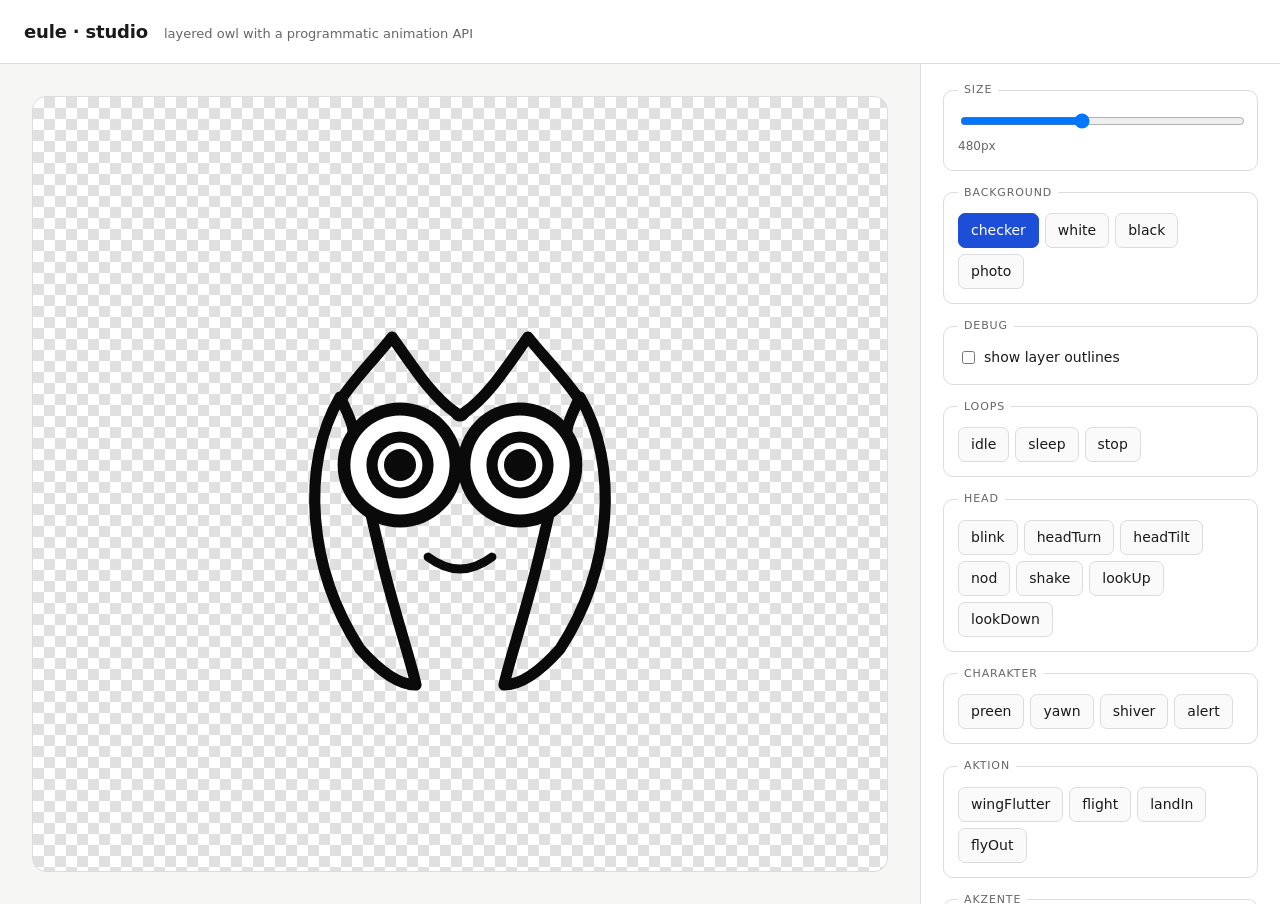
==== index.html @ ec54f233 "Initial eule rig with layered owl widget and animation studio Layer-based DOM rig (body, two wings, " ====
<!doctype html>
<html lang="de">
<head>
  <meta charset="utf-8">
  <meta name="viewport" content="width=device-width, initial-scale=1">
  <title>eule · studio</title>
  <link rel="stylesheet" href="src/style.css">
  <link rel="stylesheet" href="studio.css">
</head>
<body data-bg="checker">
  <header class="topbar">
    <h1>eule · studio</h1>
    <div class="muted">layered owl with a programmatic animation API</div>
  </header>

  <main class="layout">
    <section class="stage-wrap">
      <div id="stage-bg" class="stage-bg">
        <div id="owl-mount"></div>
      </div>
    </section>

    <aside class="controls">
      <fieldset>
        <legend>size</legend>
        <input id="size" type="range" min="100" max="1000" value="480" step="10">
        <output id="size-out">480px</output>
      </fieldset>

      <fieldset>
        <legend>background</legend>
        <div class="row">
          <button data-bg="checker" class="active">checker</button>
          <button data-bg="white">white</button>
          <button data-bg="black">black</button>
          <button data-bg="photo">photo</button>
        </div>
      </fieldset>

      <fieldset>
        <legend>debug</legend>
        <label><input type="checkbox" id="debug"> show layer outlines</label>
      </fieldset>

      <fieldset>
        <legend>loops</legend>
        <div class="row">
          <button data-loop="idle">idle</button>
          <button data-loop="sleep">sleep</button>
          <button data-loop="stop">stop</button>
        </div>
      </fieldset>

      <fieldset>
        <legend>head</legend>
        <div class="row" id="anim-head"></div>
      </fieldset>

      <fieldset>
        <legend>charakter</legend>
        <div class="row" id="anim-char"></div>
      </fieldset>

      <fieldset>
        <legend>aktion</legend>
        <div class="row" id="anim-action"></div>
      </fieldset>

      <fieldset>
        <legend>akzente</legend>
        <div class="row" id="anim-accent"></div>
      </fieldset>

      <fieldset>
        <legend>ketten</legend>
        <div class="row">
          <button data-chain="alert,headTilt,blink,blink">alert → tilt → blink²</button>
          <button data-chain="hop,wingFlutter,nod">hop → flutter → nod</button>
          <button data-chain="landIn,headTurn,flyOut">landIn → look → flyOut</button>
        </div>
      </fieldset>
    </aside>
  </main>

  <script type="module" src="studio.js"></script>
</body>
</html>
---- src/style.css ----
.eule-stage {
  --eule-size: 480px;
  position: relative;
  width: var(--eule-size);
  height: var(--eule-size);
  display: inline-block;
  user-select: none;
  -webkit-user-select: none;
  perspective: 1000px;
}

.eule-stage * {
  pointer-events: none;
}

.eule-layer {
  position: absolute;
  inset: 0;
  width: 100%;
  height: 100%;
  display: block;
  will-change: transform, opacity;
}

.eule-head {
  position: absolute;
  inset: 0;
  width: 100%;
  height: 100%;
  transform-origin: 50% 65%;
  will-change: transform;
}

.eule-body       { transform-origin: 50% 92%; }
.eule-wing-left  { transform-origin: 25% 22%; }
.eule-wing-right { transform-origin: 75% 22%; }
.eule-eye-left   { transform-origin: 37.5% 46.7%; }
.eule-eye-right  { transform-origin: 62.5% 46.7%; }
.eule-lid-left   { transform-origin: 37.5% 46.7%; opacity: 0; }
.eule-lid-right  { transform-origin: 62.5% 46.7%; opacity: 0; }
.eule-beak       { transform-origin: 50% 66%; }

.eule-stage[data-debug="true"] .eule-layer {
  outline: 1px dashed rgba(255, 64, 129, 0.55);
}
.eule-stage[data-debug="true"] .eule-head {
  outline: 1px dashed rgba(64, 196, 255, 0.55);
}
---- studio.css ----
:root {
  --fg: #1a1a1a;
  --muted: #666;
  --line: #dcdcdc;
  --bg: #f6f6f4;
  --accent: #1d4ed8;
}

* { box-sizing: border-box; }

html, body {
  margin: 0;
  padding: 0;
  font: 14px/1.5 -apple-system, BlinkMacSystemFont, "Segoe UI", system-ui, sans-serif;
  color: var(--fg);
  background: var(--bg);
  min-height: 100vh;
}

.topbar {
  padding: 18px 24px;
  border-bottom: 1px solid var(--line);
  background: #fff;
  display: flex;
  align-items: baseline;
  gap: 16px;
}
.topbar h1 {
  margin: 0;
  font-size: 18px;
  font-weight: 600;
  letter-spacing: -0.01em;
}
.muted { color: var(--muted); font-size: 13px; }

.layout {
  display: grid;
  grid-template-columns: 1fr 360px;
  gap: 0;
  min-height: calc(100vh - 60px);
}

.stage-wrap {
  display: flex;
  align-items: center;
  justify-content: center;
  padding: 32px;
}

.stage-bg {
  width: 100%;
  height: 100%;
  min-height: 600px;
  display: flex;
  align-items: center;
  justify-content: center;
  border-radius: 14px;
  border: 1px solid var(--line);
  position: relative;
  overflow: hidden;
}

body[data-bg="checker"] .stage-bg {
  background-color: #ffffff;
  background-image:
    linear-gradient(45deg, #e0e0e0 25%, transparent 25%),
    linear-gradient(-45deg, #e0e0e0 25%, transparent 25%),
    linear-gradient(45deg, transparent 75%, #e0e0e0 75%),
    linear-gradient(-45deg, transparent 75%, #e0e0e0 75%);
  background-size: 22px 22px;
  background-position: 0 0, 0 11px, 11px -11px, -11px 0;
}
body[data-bg="white"] .stage-bg { background: #ffffff; }
body[data-bg="black"] .stage-bg { background: #0a0a0a; }
body[data-bg="photo"] .stage-bg {
  background:
    radial-gradient(circle at 30% 30%, #5a8c6b 0%, #2c4a3a 60%, #15241c 100%);
}

.controls {
  border-left: 1px solid var(--line);
  padding: 18px 22px;
  background: #fff;
  overflow-y: auto;
  max-height: calc(100vh - 60px);
}

fieldset {
  border: 1px solid var(--line);
  border-radius: 10px;
  padding: 12px 14px 14px;
  margin: 0 0 14px;
}
legend {
  padding: 0 6px;
  font-size: 11px;
  text-transform: uppercase;
  letter-spacing: 0.08em;
  color: var(--muted);
}

.row {
  display: flex;
  flex-wrap: wrap;
  gap: 6px;
}

button {
  font: inherit;
  padding: 6px 12px;
  border-radius: 7px;
  border: 1px solid var(--line);
  background: #fafafa;
  cursor: pointer;
  color: var(--fg);
  transition: background 120ms, border-color 120ms;
}
button:hover { background: #f0f0ed; border-color: #c5c5c5; }
button:active { background: #e8e8e4; }
button.active { background: var(--accent); color: #fff; border-color: var(--accent); }

input[type="range"] { width: 100%; }
output { font-size: 12px; color: var(--muted); }
label { display: inline-flex; gap: 6px; align-items: center; }

@media (max-width: 800px) {
  .layout { grid-template-columns: 1fr; }
  .controls { border-left: none; border-top: 1px solid var(--line); max-height: none; }
  .stage-wrap { padding: 16px; }
}
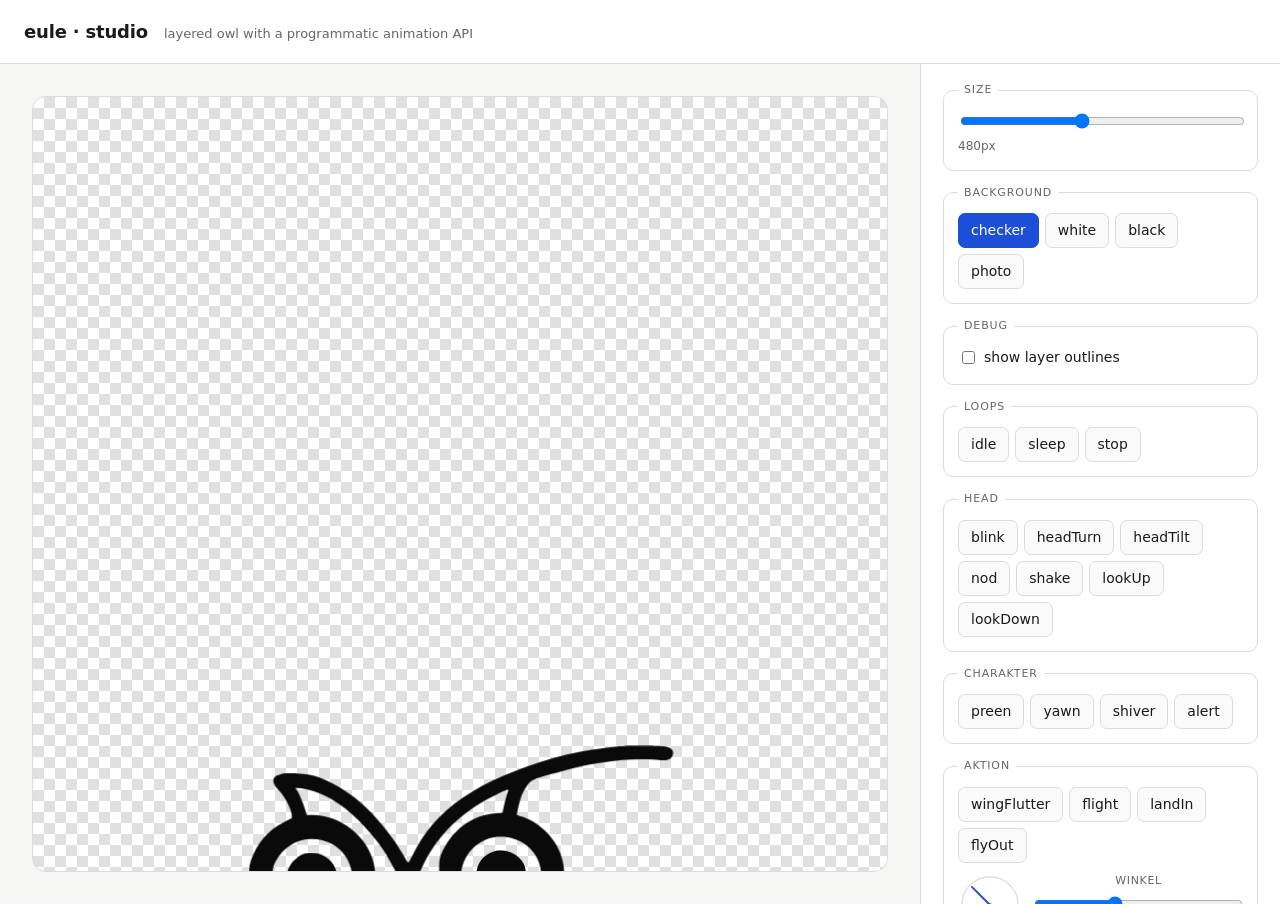
==== commit 21416925: "Top-anchored lid blink, trace with color cycle, angle dial for flyIn/flyOut Lids now pivot at the to" ====
--- a/index.html
+++ b/index.html
@@ -64,6 +64,21 @@
       <fieldset>
         <legend>aktion</legend>
         <div class="row" id="anim-action"></div>
+        <div class="dial-row">
+          <div class="dial">
+            <svg viewBox="-50 -50 100 100" id="dial-svg">
+              <circle r="44" fill="none" stroke="#dcdcdc" stroke-width="2"/>
+              <circle r="3" fill="#888"/>
+              <line id="dial-needle" x1="0" y1="0" x2="40" y2="0"
+                    stroke="#1d4ed8" stroke-width="3" stroke-linecap="round"/>
+            </svg>
+          </div>
+          <label>
+            winkel
+            <input type="range" id="fly-angle" min="0" max="359" value="135">
+            <output id="fly-angle-out">135°</output>
+          </label>
+        </div>
       </fieldset>
 
       <fieldset>
--- a/src/style.css
+++ b/src/style.css
@@ -6,43 +6,30 @@
   display: inline-block;
   user-select: none;
   -webkit-user-select: none;
-  perspective: 1000px;
 }
 
-.eule-stage * {
-  pointer-events: none;
-}
+.eule-stage * { pointer-events: none; }
 
-.eule-layer {
-  position: absolute;
-  inset: 0;
+.eule-svg {
   width: 100%;
   height: 100%;
   display: block;
+  overflow: visible;
+}
+
+.eule-svg [id^="eule-"] {
+  transform-box: view-box;
+  transform-origin: 50% 50%;
   will-change: transform, opacity;
 }
 
-.eule-head {
-  position: absolute;
-  inset: 0;
-  width: 100%;
-  height: 100%;
-  transform-origin: 50% 65%;
-  will-change: transform;
-}
+.eule-svg #eule-root        { transform-origin: 391px 450px; }
+.eule-svg #eule-silhouette  { transform-origin: 391px 450px; }
+.eule-svg #eule-pupil-left  { transform-origin: 209px 348px; }
+.eule-svg #eule-pupil-right { transform-origin: 440px 345px; }
+.eule-svg #eule-lid-left    { transform-origin: 209px 273px; }
+.eule-svg #eule-lid-right   { transform-origin: 440px 270px; }
 
-.eule-body       { transform-origin: 50% 92%; }
-.eule-wing-left  { transform-origin: 25% 22%; }
-.eule-wing-right { transform-origin: 75% 22%; }
-.eule-eye-left   { transform-origin: 37.5% 46.7%; }
-.eule-eye-right  { transform-origin: 62.5% 46.7%; }
-.eule-lid-left   { transform-origin: 37.5% 46.7%; opacity: 0; }
-.eule-lid-right  { transform-origin: 62.5% 46.7%; opacity: 0; }
-.eule-beak       { transform-origin: 50% 66%; }
-
-.eule-stage[data-debug="true"] .eule-layer {
+.eule-stage[data-debug="true"] .eule-svg [id^="eule-"] {
   outline: 1px dashed rgba(255, 64, 129, 0.55);
 }
-.eule-stage[data-debug="true"] .eule-head {
-  outline: 1px dashed rgba(64, 196, 255, 0.55);
-}
--- a/studio.css
+++ b/studio.css
@@ -123,6 +123,29 @@
 output { font-size: 12px; color: var(--muted); }
 label { display: inline-flex; gap: 6px; align-items: center; }
 
+.dial-row {
+  display: flex;
+  align-items: center;
+  gap: 12px;
+  margin-top: 10px;
+}
+.dial {
+  width: 64px;
+  height: 64px;
+  flex: 0 0 64px;
+}
+.dial svg { display: block; }
+.dial-row label {
+  flex: 1;
+  display: flex;
+  flex-direction: column;
+  gap: 4px;
+  font-size: 11px;
+  color: var(--muted);
+  text-transform: uppercase;
+  letter-spacing: 0.06em;
+}
+
 @media (max-width: 800px) {
   .layout { grid-template-columns: 1fr; }
   .controls { border-left: none; border-top: 1px solid var(--line); max-height: none; }
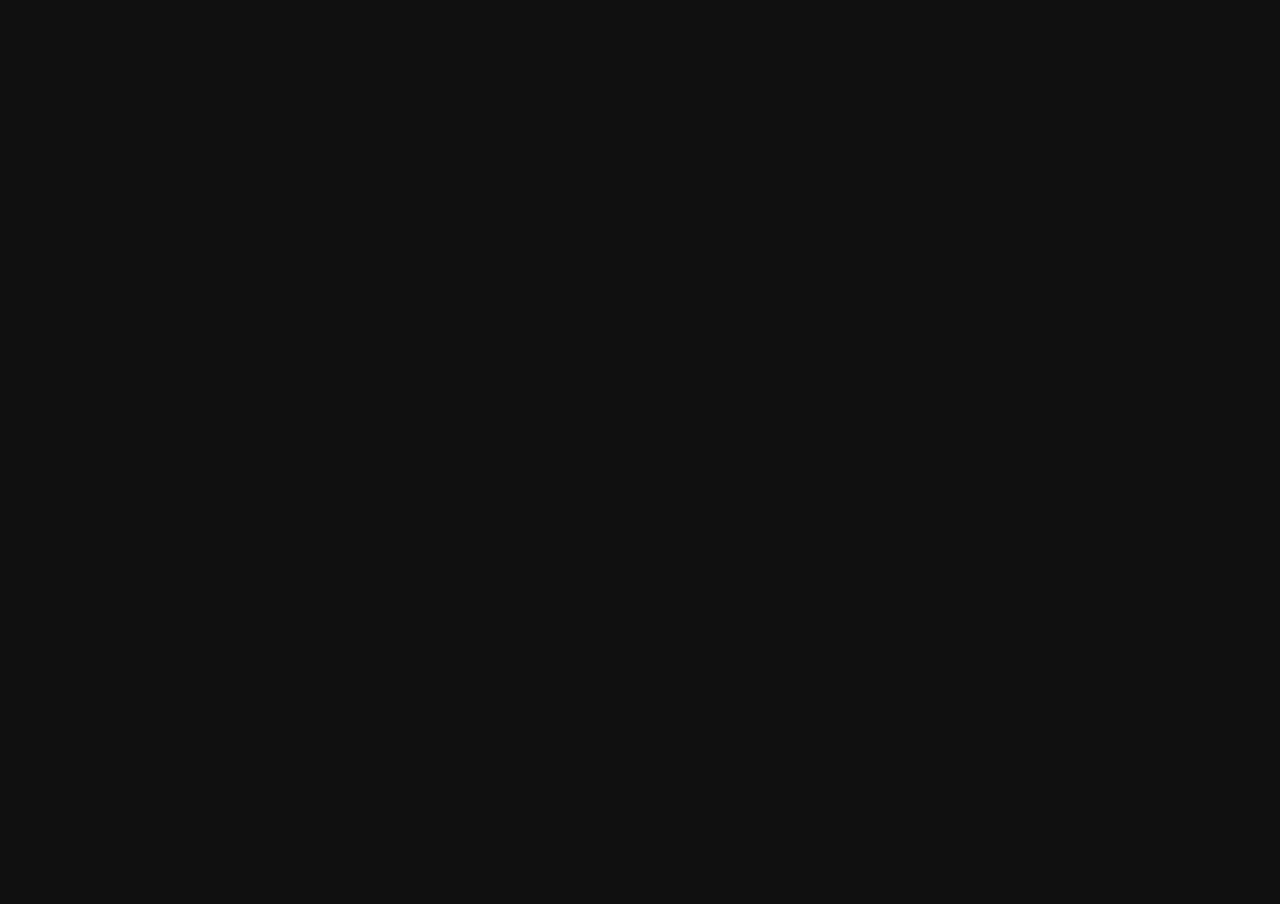
==== commit b3d084ad: "Lid fix, centering, reduced anims, cycle API, fullscreen + controls pages Lid blink: - Switch from t" ====
--- a/index.html
+++ b/index.html
@@ -3,100 +3,34 @@
 <head>
   <meta charset="utf-8">
   <meta name="viewport" content="width=device-width, initial-scale=1">
-  <title>eule · studio</title>
+  <title>eule</title>
   <link rel="stylesheet" href="src/style.css">
-  <link rel="stylesheet" href="studio.css">
+  <style>
+    * { box-sizing: border-box; margin: 0; padding: 0; }
+    html, body {
+      width: 100%; height: 100%;
+      background: #111;
+      display: flex;
+      align-items: center;
+      justify-content: center;
+      overflow: hidden;
+    }
+    #mount {
+      width: 100vmin;
+      height: 100vmin;
+    }
+  </style>
 </head>
-<body data-bg="checker">
-  <header class="topbar">
-    <h1>eule · studio</h1>
-    <div class="muted">layered owl with a programmatic animation API</div>
-  </header>
+<body>
+  <div id="mount"></div>
+  <script type="module">
+    import { Eule } from './src/eule.js';
 
-  <main class="layout">
-    <section class="stage-wrap">
-      <div id="stage-bg" class="stage-bg">
-        <div id="owl-mount"></div>
-      </div>
-    </section>
+    const eule = new Eule(document.getElementById('mount'), { size: Math.min(window.innerWidth, window.innerHeight) });
+    window.eule = eule;
 
-    <aside class="controls">
-      <fieldset>
-        <legend>size</legend>
-        <input id="size" type="range" min="100" max="1000" value="480" step="10">
-        <output id="size-out">480px</output>
-      </fieldset>
-
-      <fieldset>
-        <legend>background</legend>
-        <div class="row">
-          <button data-bg="checker" class="active">checker</button>
-          <button data-bg="white">white</button>
-          <button data-bg="black">black</button>
-          <button data-bg="photo">photo</button>
-        </div>
-      </fieldset>
-
-      <fieldset>
-        <legend>debug</legend>
-        <label><input type="checkbox" id="debug"> show layer outlines</label>
-      </fieldset>
-
-      <fieldset>
-        <legend>loops</legend>
-        <div class="row">
-          <button data-loop="idle">idle</button>
-          <button data-loop="sleep">sleep</button>
-          <button data-loop="stop">stop</button>
-        </div>
-      </fieldset>
-
-      <fieldset>
-        <legend>head</legend>
-        <div class="row" id="anim-head"></div>
-      </fieldset>
-
-      <fieldset>
-        <legend>charakter</legend>
-        <div class="row" id="anim-char"></div>
-      </fieldset>
-
-      <fieldset>
-        <legend>aktion</legend>
-        <div class="row" id="anim-action"></div>
-        <div class="dial-row">
-          <div class="dial">
-            <svg viewBox="-50 -50 100 100" id="dial-svg">
-              <circle r="44" fill="none" stroke="#dcdcdc" stroke-width="2"/>
-              <circle r="3" fill="#888"/>
-              <line id="dial-needle" x1="0" y1="0" x2="40" y2="0"
-                    stroke="#1d4ed8" stroke-width="3" stroke-linecap="round"/>
-            </svg>
-          </div>
-          <label>
-            winkel
-            <input type="range" id="fly-angle" min="0" max="359" value="135">
-            <output id="fly-angle-out">135°</output>
-          </label>
-        </div>
-      </fieldset>
-
-      <fieldset>
-        <legend>akzente</legend>
-        <div class="row" id="anim-accent"></div>
-      </fieldset>
-
-      <fieldset>
-        <legend>ketten</legend>
-        <div class="row">
-          <button data-chain="alert,headTilt,blink,blink">alert → tilt → blink²</button>
-          <button data-chain="hop,wingFlutter,nod">hop → flutter → nod</button>
-          <button data-chain="landIn,headTurn,flyOut">landIn → look → flyOut</button>
-        </div>
-      </fieldset>
-    </aside>
-  </main>
-
-  <script type="module" src="studio.js"></script>
+    await eule.ready;
+    eule.cycle();
+  </script>
 </body>
 </html>
--- a/src/style.css
+++ b/src/style.css
@@ -25,10 +25,14 @@
 
 .eule-svg #eule-root        { transform-origin: 391px 450px; }
 .eule-svg #eule-silhouette  { transform-origin: 391px 450px; }
-.eule-svg #eule-pupil-left  { transform-origin: 209px 348px; }
-.eule-svg #eule-pupil-right { transform-origin: 440px 345px; }
-.eule-svg #eule-lid-left    { transform-origin: 209px 273px; }
-.eule-svg #eule-lid-right   { transform-origin: 440px 270px; }
+
+/* Lids live inside the y-flipped group (scale(1,-1)), so "bottom" in
+   fill-box PS space = visual top in screen space. scaleY expands down. */
+.eule-svg #eule-lid-left,
+.eule-svg #eule-lid-right {
+  transform-box: fill-box;
+  transform-origin: 50% 100%;
+}
 
 .eule-stage[data-debug="true"] .eule-svg [id^="eule-"] {
   outline: 1px dashed rgba(255, 64, 129, 0.55);
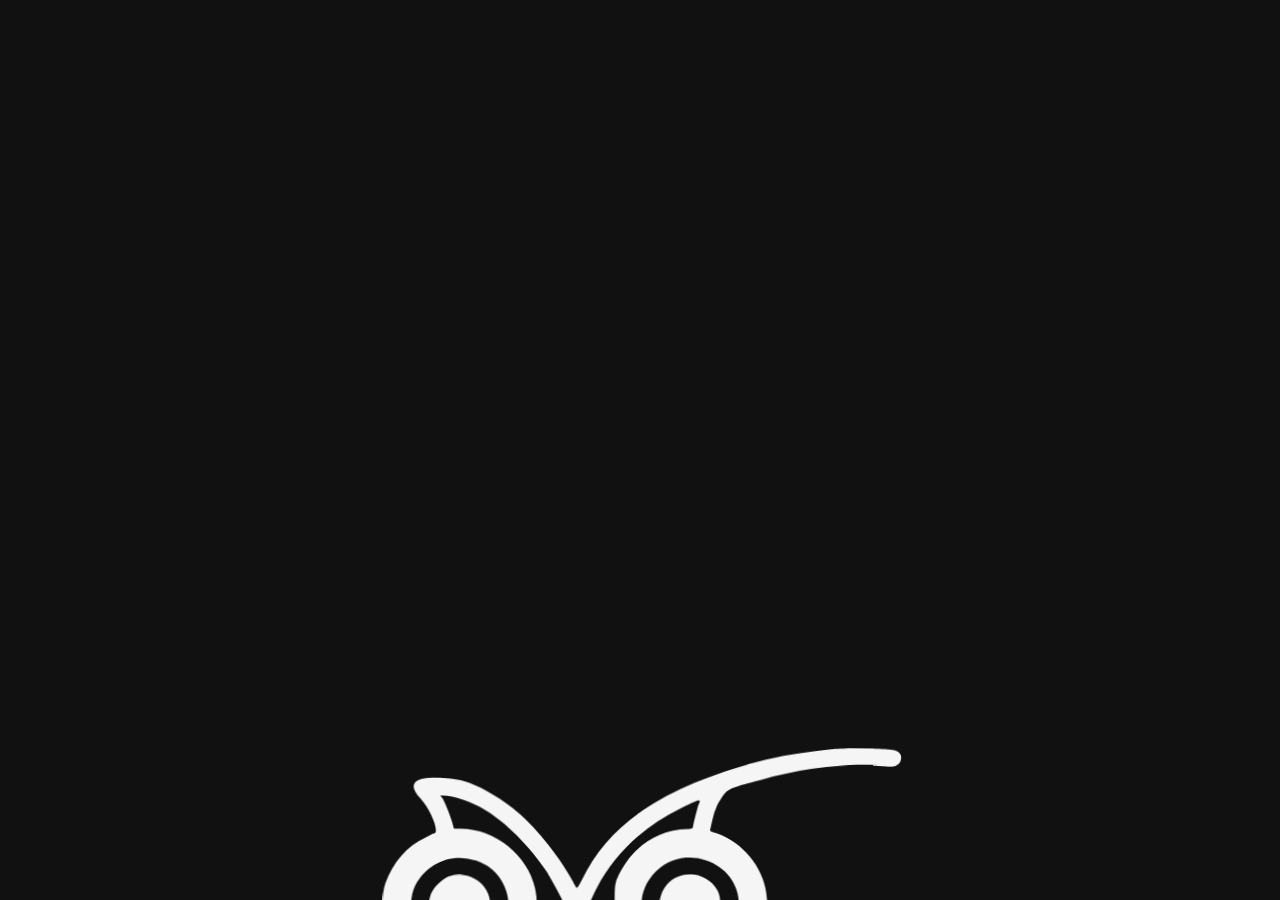
==== commit 690cd773: "Fix centering, dynamic distance, owl size 65vmin, size slider index.html: - #mount is now display:fl" ====
--- a/index.html
+++ b/index.html
@@ -10,15 +10,23 @@
     html, body {
       width: 100%; height: 100%;
       background: #111;
+      overflow: hidden;
+    }
+    body {
       display: flex;
       align-items: center;
       justify-content: center;
-      overflow: hidden;
     }
     #mount {
-      width: 100vmin;
-      height: 100vmin;
+      /* Centering wrapper so CSS transform on stage works from viewport center */
+      display: flex;
+      align-items: center;
+      justify-content: center;
+      width: 100%;
+      height: 100%;
     }
+    /* White owl on dark background */
+    .eule-svg { filter: invert(1); }
   </style>
 </head>
 <body>
@@ -26,10 +34,24 @@
   <script type="module">
     import { Eule } from './src/eule.js';
 
-    const eule = new Eule(document.getElementById('mount'), { size: Math.min(window.innerWidth, window.innerHeight) });
+    // 65% of the shorter viewport edge — large but not riesig
+    const eule = new Eule(document.getElementById('mount'), {
+      size: Math.round(Math.min(window.innerWidth, window.innerHeight) * 0.65),
+    });
     window.eule = eule;
+    await eule.ready;
 
-    await eule.ready;
+    // Listen for commands from controls.html
+    const ch = new BroadcastChannel('eule');
+    ch.onmessage = ({ data }) => {
+      if (data.type === 'cycle') eule.cycle(data.opts);
+      else if (data.type === 'play')  eule.play(data.name, data.opts ?? {});
+      else if (data.type === 'stop')  eule.stop();
+      // Reply so controls.html shows "verbunden"
+      ch.postMessage({ type: 'ping' });
+    };
+
+    // Auto-start
     eule.cycle();
   </script>
 </body>
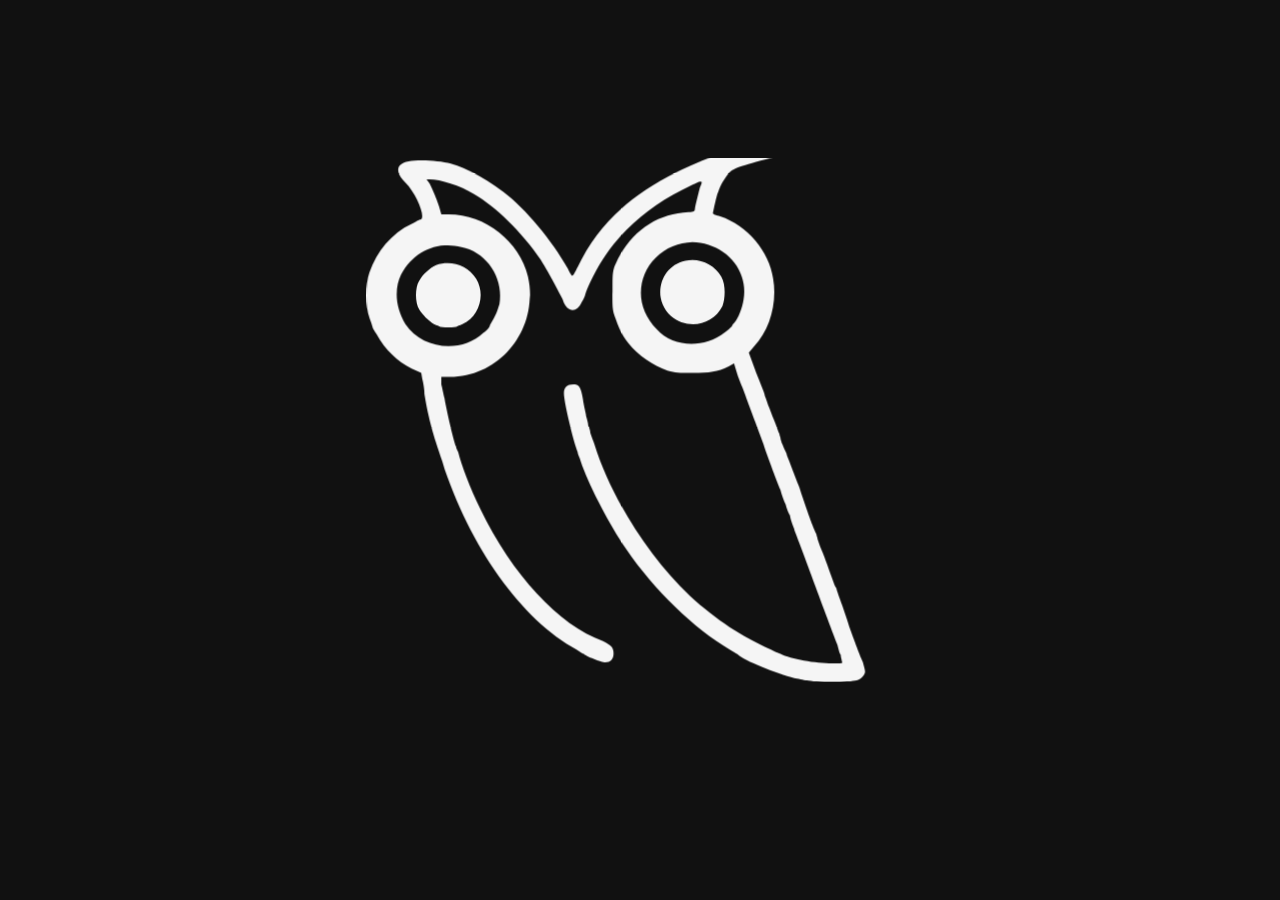
==== commit 3020e7e1: "Tight viewBox via getBBox + hard-center stage in fullscreen viewport" ====
--- a/index.html
+++ b/index.html
@@ -12,18 +12,15 @@
       background: #111;
       overflow: hidden;
     }
-    body {
-      display: flex;
-      align-items: center;
-      justify-content: center;
-    }
-    #mount {
-      /* Centering wrapper so CSS transform on stage works from viewport center */
-      display: flex;
-      align-items: center;
-      justify-content: center;
-      width: 100%;
-      height: 100%;
+    #mount { position: fixed; inset: 0; }
+    /* Hard-center stage in the viewport via fixed positioning so CSS
+       transform on the stage (used by all animations) is free. */
+    #mount > .eule-stage {
+      position: fixed;
+      left: 50%;
+      top: 50%;
+      margin-left: calc(var(--eule-size) / -2);
+      margin-top:  calc(var(--eule-size) / -2);
     }
     /* White owl on dark background */
     .eule-svg { filter: invert(1); }
--- a/src/style.css
+++ b/src/style.css
@@ -14,7 +14,6 @@
   width: 100%;
   height: 100%;
   display: block;
-  overflow: visible;
 }
 
 .eule-svg [id^="eule-"] {
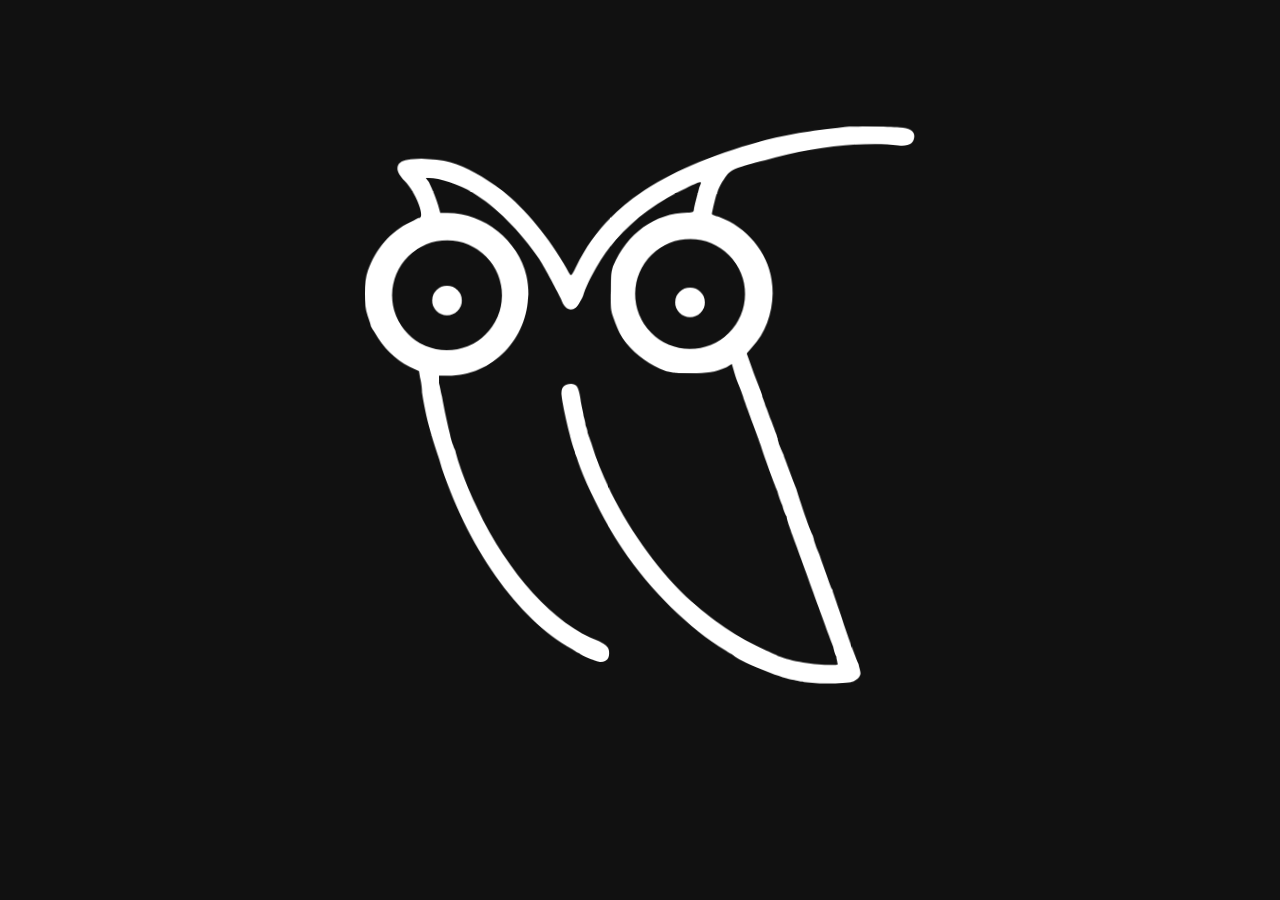
==== commit c43db553: "Polish animations + simplify SVG (quick-wins + polish batch) Animations (Disney 12 principles): - bl" ====
--- a/index.html
+++ b/index.html
@@ -22,8 +22,8 @@
       margin-left: calc(var(--eule-size) / -2);
       margin-top:  calc(var(--eule-size) / -2);
     }
-    /* White owl on dark background */
-    .eule-svg { filter: invert(1); }
+    /* White owl on dark background. Color cascades to fill="currentColor". */
+    body { color: #fff; }
   </style>
 </head>
 <body>
--- a/src/style.css
+++ b/src/style.css
@@ -14,11 +14,18 @@
   width: 100%;
   height: 100%;
   display: block;
+  overflow: visible;
 }
 
 .eule-svg [id^="eule-"] {
   transform-box: view-box;
   transform-origin: 50% 50%;
+}
+
+/* Hint compositor only on elements actually animated. */
+.eule-svg #eule-root,
+.eule-svg #eule-lid-left,
+.eule-svg #eule-lid-right {
   will-change: transform, opacity;
 }
 
